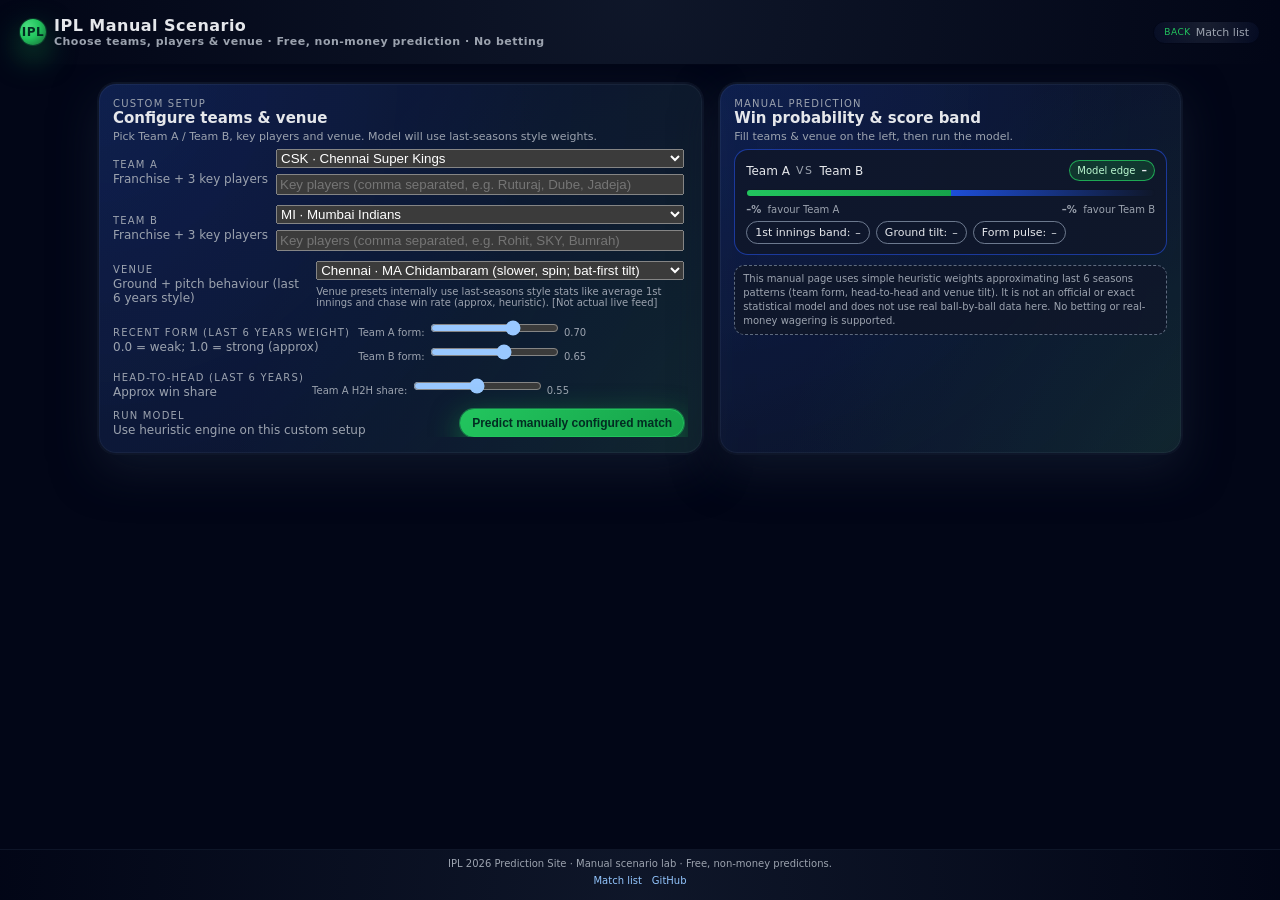
==== manual.html @ 0c05689d "Create manual.html" ====
<!DOCTYPE html>
<html lang="en">
<head>
  <meta charset="UTF-8" />
  <title>IPL Manual Scenario · IPL 2026 Win Probability</title>
  <meta name="viewport" content="width=device-width, initial-scale=1" />
  <link rel="stylesheet" href="styles.css" />
</head>
<body>
  <header>
    <div class="logo">
      <div class="logo-pill">IPL</div>
      <div>
        <div>IPL Manual Scenario</div>
        <div class="logo-sub">
          Choose teams, players & venue · Free, non-money prediction · No betting
        </div>
      </div>
    </div>
    <div class="header-right">
      <a href="index.html" class="chip">
        <span>Back</span>
        Match list
      </a>
    </div>
  </header>

  <main>
    <div class="layout">
      <!-- Left: manual inputs -->
      <section class="card">
        <div class="card-inner">
          <div class="section-header">
            <div>
              <div class="section-kicker">Custom setup</div>
              <div class="section-title">Configure teams & venue</div>
              <div class="section-sub">
                Pick Team A / Team B, key players and venue. Model will use last-seasons style weights.
              </div>
            </div>
          </div>

          <div class="matches-scroll" style="max-height:none">
            <div class="form-rows" style="gap:10px;font-size:12px">
              <!-- Team A -->
              <div class="form-row">
                <div class="form-label">
                  <span>Team A</span>
                  <div>Franchise + 3 key players</div>
                </div>
                <div style="flex:1;display:flex;flex-direction:column;gap:6px">
                  <select id="manualTeamA" class="input-select">
                    <option value="CSK">CSK · Chennai Super Kings</option>
                    <option value="MI">MI · Mumbai Indians</option>
                    <option value="RCB">RCB · Royal Challengers Bengaluru</option>
                    <option value="GT">GT · Gujarat Titans</option>
                    <option value="KKR">KKR · Kolkata Knight Riders</option>
                    <option value="SRH">SRH · Sunrisers Hyderabad</option>
                    <option value="DC">DC · Delhi Capitals</option>
                    <option value="RR">RR · Rajasthan Royals</option>
                    <option value="PBKS">PBKS · Punjab Kings</option>
                    <option value="LSG">LSG · Lucknow Super Giants</option>
                  </select>
                  <input id="manualTeamAPlayers" class="input-text"
                    placeholder="Key players (comma separated, e.g. Ruturaj, Dube, Jadeja)" />
                </div>
              </div>

              <!-- Team B -->
              <div class="form-row">
                <div class="form-label">
                  <span>Team B</span>
                  <div>Franchise + 3 key players</div>
                </div>
                <div style="flex:1;display:flex;flex-direction:column;gap:6px">
                  <select id="manualTeamB" class="input-select">
                    <option value="MI">MI · Mumbai Indians</option>
                    <option value="CSK">CSK · Chennai Super Kings</option>
                    <option value="RCB">RCB · Royal Challengers Bengaluru</option>
                    <option value="GT">GT · Gujarat Titans</option>
                    <option value="KKR">KKR · Kolkata Knight Riders</option>
                    <option value="SRH">SRH · Sunrisers Hyderabad</option>
                    <option value="DC">DC · Delhi Capitals</option>
                    <option value="RR">RR · Rajasthan Royals</option>
                    <option value="PBKS">PBKS · Punjab Kings</option>
                    <option value="LSG">LSG · Lucknow Super Giants</option>
                  </select>
                  <input id="manualTeamBPlayers" class="input-text"
                    placeholder="Key players (comma separated, e.g. Rohit, SKY, Bumrah)" />
                </div>
              </div>

              <!-- Venue -->
              <div class="form-row">
                <div class="form-label">
                  <span>Venue</span>
                  <div>Ground + pitch behaviour (last 6 years style)</div>
                </div>
                <div style="flex:1;display:flex;flex-direction:column;gap:6px">
                  <select id="manualVenue" class="input-select">
                    <option value="CHEP">Chennai · MA Chidambaram (slower, spin; bat-first tilt)</option>
                    <option value="WANKHEDE">Mumbai · Wankhede (flat; slight chase tilt)</option>
                    <option value="CHINNASWAMY">Bengaluru · Chinnaswamy (small ground; strong chase tilt)</option>
                    <option value="ARUN_JAITLEY">Delhi · Arun Jaitley (balanced, slightly chase)</option>
                    <option value="EDEN">Kolkata · Eden Gardens (true, neutral)</option>
                    <option value="JAIPUR">Jaipur · SMS (spin assist, bat-first)</option>
                    <option value="MOHALI">Mohali · IS Bindra (good batting, neutral)</option>
                    <option value="AHMEDABAD">Ahmedabad · Narendra Modi (true; high scores)</option>
                  </select>
                  <div style="font-size:10px;color:var(--text-soft)">
                    Venue presets internally use last-seasons style stats like average 1st innings
                    and chase win rate (approx, heuristic). [Not actual live feed]
                  </div>
                </div>
              </div>

              <!-- Manual sliders -->
              <div class="form-row">
                <div class="form-label">
                  <span>Recent form (last 6 years weight)</span>
                  <div>0.0 = weak; 1.0 = strong (approx)</div>
                </div>
                <div style="flex:1;display:flex;flex-direction:column;gap:4px">
                  <label style="font-size:10px;color:var(--text-soft)">
                    Team A form:
                    <input id="manualFormA" type="range" min="0.3" max="0.9" step="0.05" value="0.7" />
                    <span id="manualFormALabel">0.70</span>
                  </label>
                  <label style="font-size:10px;color:var(--text-soft)">
                    Team B form:
                    <input id="manualFormB" type="range" min="0.3" max="0.9" step="0.05" value="0.65" />
                    <span id="manualFormBLabel">0.65</span>
                  </label>
                </div>
              </div>

              <div class="form-row">
                <div class="form-label">
                  <span>Head-to-head (last 6 years)</span>
                  <div>Approx win share</div>
                </div>
                <div style="flex:1;display:flex;flex-direction:column;gap:4px">
                  <label style="font-size:10px;color:var(--text-soft)">
                    Team A H2H share:
                    <input id="manualH2HA" type="range" min="0.3" max="0.8" step="0.05" value="0.55" />
                    <span id="manualH2HALabel">0.55</span>
                  </label>
                </div>
              </div>

              <!-- Button -->
              <div class="form-row">
                <div class="form-label">
                  <span>Run model</span>
                  <div>Use heuristic engine on this custom setup</div>
                </div>
                <button class="btn-primary" type="button" onclick="runManualScenario()">
                  Predict manually configured match
                </button>
              </div>
            </div>
          </div>
        </div>
      </section>

      <!-- Right: output, reuse same gauge UI -->
      <section class="card">
        <div class="card-inner">
          <div class="section-header">
            <div>
              <div class="section-kicker">Manual prediction</div>
              <div class="section-title">
                Win probability & score band
              </div>
              <div class="section-sub" id="manualSelectedTitle">
                Fill teams & venue on the left, then run the model.
              </div>
            </div>
          </div>

          <div class="probability-gauge">
            <div class="prob-header">
              <div class="prob-teams">
                <span id="manualProbTeamA">Team A</span>
                <span class="vs">vs</span>
                <span id="manualProbTeamB">Team B</span>
              </div>
              <div class="odds-pill">
                <span>Model edge</span>
                <strong id="manualModelEdge">–</strong>
              </div>
            </div>

            <div class="prob-bar">
              <div class="prob-bar-fill" id="manualProbBarFill">
                <div class="prob-bar-a"></div>
                <div class="prob-bar-b"></div>
              </div>
            </div>

            <div class="prob-footer">
              <div>
                <strong id="manualProbAValue">–%</strong> &nbsp;favour
                <span id="manualProbAFavour">Team A</span>
              </div>
              <div>
                <strong id="manualProbBValue">–%</strong> &nbsp;favour
                <span id="manualProbBFavour">Team B</span>
              </div>
            </div>

            <div class="score-range">
              <div class="score-pill">
                <span>1st innings band:</span>
                <strong id="manualScoreBand">–</strong>
              </div>
              <div class="score-pill">
                <span>Ground tilt:</span>
                <strong id="manualGroundTilt">–</strong>
              </div>
              <div class="score-pill">
                <span>Form pulse:</span>
                <strong id="manualFormPulse">–</strong>
              </div>
            </div>
          </div>

          <div class="disclaimer">
            This manual page uses simple heuristic weights approximating last 6 seasons
            patterns (team form, head-to-head and venue tilt). It is not an official or exact
            statistical model and does not use real ball-by-ball data here. No betting or
            real-money wagering is supported.
          </div>
        </div>
      </section>
    </div>
  </main>

  <footer>
    <div>IPL 2026 Prediction Site · Manual scenario lab · Free, non-money predictions.</div>
    <div class="footer-links">
      <a href="index.html">Match list</a>
      <a href="https://github.com/qarnainnazish-a11y/ipl-win-probability" target="_blank" rel="noreferrer">
        GitHub
      </a>
    </div>
  </footer>

  <script src="app.js"></script>
</body>
</html>
---- styles.css ----
:root {
  color-scheme: dark;
  --bg: #020617;
  --bg-elevated: #020617;
  --card: #020617;
  --border-subtle: #020617;
  --border-strong: #020617;
  --accent: #020617;
  --accent-soft: #020617;
  --accent-soft-strong: #020617;
  --accent-strong: #020617;
  --text-main: #e5e7eb;
  --text-soft: #9ca3af;
  --danger: #020617;
  --danger-soft: rgba(248, 113, 113, 0.15);
  --success: #22c55e;
  --success-soft: rgba(34, 197, 94, 0.12);
  --chip-bg: #020617;
  --chip-border: #020617;
  --chip-active-bg: #020617;
  --chip-active-border: #020617;
  --badge-soft-bg: #020617;
  --badge-soft-border: #020617;
  --input-bg: #020617;
  --input-border: #020617;
}

* {
  box-sizing: border-box;
}

body {
  margin: 0;
  font-family: system-ui, -apple-system, BlinkMacSystemFont, "Segoe UI", sans-serif;
  background: radial-gradient(circle at top, #020617 0, #020617 50%, #020617 100%);
  color: var(--text-main);
  min-height: 100vh;
  display: flex;
  flex-direction: column;
}

header {
  padding: 16px 20px;
  border-bottom: 1px solid #020617;
  display: flex;
  align-items: center;
  justify-content: space-between;
  gap: 12px;
  position: sticky;
  top: 0;
  z-index: 10;
  backdrop-filter: blur(18px);
  background: radial-gradient(circle at top, rgba(15,23,42,0.98), rgba(2,6,23,0.98));
}

.logo {
  font-weight: 600;
  letter-spacing: 0.03em;
  font-size: 16px;
  display: flex;
  align-items: center;
  gap: 8px;
}

.logo-pill {
  width: 26px;
  height: 26px;
  border-radius: 999px;
  background: radial-gradient(circle at 30% 30%, #4ade80, #22c55e 45%, #166534 100%);
  display: flex;
  align-items: center;
  justify-content: center;
  font-size: 12px;
  color: #022c22;
  box-shadow: 0 0 0 1px rgba(34, 197, 94, 0.2), 0 12px 30px rgba(22, 163, 74, 0.55);
}

.logo-sub {
  font-size: 11px;
  color: var(--text-soft);
}

.header-right {
  display: flex;
  align-items: center;
  gap: 10px;
}

.chip {
  font-size: 11px;
  padding: 4px 10px;
  border-radius: 999px;
  border: 1px solid #020617;
  background: radial-gradient(circle at top, rgba(148,163,184,0.15), rgba(30,64,175,0.07));
  color: var(--text-soft);
  display: inline-flex;
  align-items: center;
  gap: 5px;
  white-space: nowrap;
}

.chip span {
  font-size: 9px;
  text-transform: uppercase;
  letter-spacing: 0.06em;
  color: #22c55e;
}

main {
  flex: 1;
  display: flex;
  flex-direction: column;
  padding: 18px 18px 28px;
  gap: 16px;
  max-width: 1120px;
  width: 100%;
  margin: 0 auto;
}

.layout {
  display: grid;
  grid-template-columns: minmax(0, 1.7fr) minmax(0, 1.3fr);
  gap: 16px;
}

@media (max-width: 900px) {
  .layout {
    grid-template-columns: minmax(0, 1fr);
  }
}

.card {
  background: radial-gradient(circle at top left, rgba(30,64,175,0.25), rgba(15,23,42,0.85));
  border-radius: 18px;
  border: 1px solid rgba(15,23,42,0.9);
  box-shadow:
    0 0 0 1px rgba(15,23,42,0.9),
    0 16px 45px rgba(15,23,42,0.95),
    inset 0 0 0 1px rgba(148,163,184,0.08);
  padding: 14px 14px 16px;
  position: relative;
  overflow: hidden;
}

.card::before {
  content: "";
  position: absolute;
  inset: -20%;
  background:
    radial-gradient(circle at top left, rgba(59,130,246,0.18), transparent 60%),
    radial-gradient(circle at bottom right, rgba(34,197,94,0.18), transparent 60%);
  opacity: 0.65;
  pointer-events: none;
  mix-blend-mode: screen;
}

.card-inner {
  position: relative;
  z-index: 1;
}

.section-header {
  display: flex;
  align-items: flex-start;
  justify-content: space-between;
  gap: 8px;
  margin-bottom: 6px;
}

.section-title {
  font-size: 15px;
  font-weight: 600;
  display: flex;
  align-items: center;
  gap: 6px;
}

.section-kicker {
  font-size: 10px;
  text-transform: uppercase;
  letter-spacing: 0.12em;
  color: var(--text-soft);
}

.section-sub {
  font-size: 11px;
  color: var(--text-soft);
  margin-top: 3px;
}

.badge-soft {
  font-size: 10px;
  padding: 4px 8px;
  border-radius: 999px;
  border: 1px solid rgba(148,163,184,0.45);
  background: radial-gradient(circle at top, rgba(15,23,42,0.9), rgba(15,23,42,0.7));
  display: inline-flex;
  align-items: center;
  gap: 5px;
  color: var(--text-soft);
}

.badge-soft strong {
  color: #e5e7eb;
  font-weight: 500;
}

.matches-scroll {
  max-height: 380px;
  overflow-y: auto;
  padding-right: 4px;
  margin-top: 4px;
}

.matches-list {
  display: flex;
  flex-direction: column;
  gap: 8px;
}

.match-card {
  border-radius: 12px;
  border: 1px solid rgba(30,64,175,0.75);
  background: radial-gradient(circle at top left, rgba(15,23,42,0.9), rgba(15,23,42,0.9));
  padding: 8px 9px;
  display: grid;
  grid-template-columns: minmax(0, 1.9fr) minmax(0, 1.3fr) auto;
  gap: 8px;
  align-items: center;
  cursor: pointer;
  position: relative;
  overflow: hidden;
  transition:
    border-color 0.16s ease-out,
    background 0.16s ease-out,
    transform 0.08s ease-out;
}

.match-card::before {
  content: "";
  position: absolute;
  inset: 0;
  background: linear-gradient(90deg, rgba(37,99,235,0.18), rgba(22,163,74,0.18));
  opacity: 0;
  mix-blend-mode: screen;
  transition: opacity 0.16s ease-out;
}

.match-card:hover {
  border-color: rgba(59,130,246,0.85);
  transform: translateY(-1px);
}

.match-card:hover::before {
  opacity: 0.65;
}

.match-card.selected {
  border-color: #22c55e;
  box-shadow: 0 0 0 1px rgba(34,197,94,0.9), 0 0 0 3px rgba(34,197,94,0.18);
}

.match-main {
  display: flex;
  flex-direction: column;
  gap: 5px;
}

.match-row {
  display: flex;
  align-items: center;
  gap: 6px;
  font-size: 13px;
}

.team-tag {
  padding: 2px 7px;
  border-radius: 999px;
  border: 1px solid rgba(148,163,184,0.6);
  font-size: 11px;
  display: inline-flex;
  align-items: center;
  gap: 5px;
}

.team-pill {
  width: 18px;
  height: 18px;
  border-radius: 999px;
  background: radial-gradient(circle at 30% 30%, #4ade80, #16a34a);
  display: inline-flex;
  align-items: center;
  justify-content: center;
  font-size: 10px;
  color: #022c22;
}

.vs {
  font-size: 11px;
  text-transform: uppercase;
  letter-spacing: 0.14em;
  color: var(--text-soft);
}

.match-meta {
  font-size: 11px;
  color: var(--text-soft);
  display: flex;
  flex-wrap: wrap;
  gap: 6px;
  align-items: center;
}

.meta-chip {
  padding: 3px 7px;
  border-radius: 999px;
  border: 1px dashed rgba(148,163,184,0.7);
  font-size: 10px;
  text-transform: uppercase;
  letter-spacing: 0.12em;
}

.form-rows {
  display: flex;
  flex-direction: column;
  gap: 6px;
  font-size: 11px;
}

.form-row {
  display: flex;
  align-items: center;
  justify-content: space-between;
  gap: 8px;
}

.form-label {
  color: var(--text-soft);
  display: flex;
  flex-direction: column;
  gap: 2px;
}

.form-label span {
  font-size: 10px;
  text-transform: uppercase;
  letter-spacing: 0.12em;
}

.form-value {
  font-size: 12px;
  font-weight: 500;
  color: #e5e7eb;
}

.odds-pill {
  padding: 3px 7px;
  border-radius: 999px;
  border: 1px solid rgba(34,197,94,0.8);
  background: radial-gradient(circle at top, rgba(22,163,74,0.25), rgba(22,101,52,0.4));
  font-size: 11px;
  display: inline-flex;
  align-items: center;
  gap: 6px;
}

.odds-pill span {
  font-size: 10px;
  color: #bbf7d0;
}

.user-predictions-card {
  margin-top: 10px;
  border-radius: 14px;
  border: 1px solid rgba(148,163,184,0.5);
  background: radial-gradient(circle at top, rgba(15,23,42,0.9), rgba(15,23,42,0.9));
  padding: 9px 10px;
  display: flex;
  flex-direction: column;
  gap: 6px;
}

.user-predictions-header {
  display: flex;
  align-items: center;
  justify-content: space-between;
  gap: 6px;
  font-size: 11px;
  color: var(--text-soft);
}

.user-predictions-list {
  display: flex;
  flex-wrap: wrap;
  gap: 6px;
}

.user-pred-pill {
  padding: 3px 7px;
  border-radius: 999px;
  border: 1px solid rgba(148,163,184,0.7);
  font-size: 11px;
  display: inline-flex;
  align-items: center;
  gap: 6px;
}

.user-pred-pill strong {
  color: #e5e7eb;
  font-weight: 500;
}

.btn-primary {
  border-radius: 999px;
  border: 1px solid rgba(34,197,94,0.9);
  background: linear-gradient(135deg, #22c55e, #16a34a);
  color: #022c22;
  font-size: 12px;
  padding: 6px 11px;
  font-weight: 600;
  cursor: pointer;
  display: inline-flex;
  align-items: center;
  gap: 6px;
  box-shadow:
    0 0 0 1px rgba(34,197,94,0.5),
    0 10px 30px rgba(22,163,74,0.7);
  transition:
    transform 0.06s ease-out,
    box-shadow 0.06s ease-out,
    filter 0.06s ease-out;
  white-space: nowrap;
}

.btn-primary:hover {
  transform: translateY(-1px);
  filter: brightness(1.03);
}

.btn-primary:active {
  transform: translateY(0);
  box-shadow:
    0 0 0 1px rgba(34,197,94,0.7),
    0 6px 18px rgba(22,163,74,0.65);
}

.pill-toggle {
  display: inline-flex;
  border-radius: 999px;
  border: 1px solid rgba(148,163,184,0.7);
  padding: 2px;
  background: radial-gradient(circle at top, rgba(15,23,42,0.9), rgba(15,23,42,0.9));
  font-size: 10px;
}

.pill-toggle button {
  border-radius: 999px;
  border: none;
  background: transparent;
  color: var(--text-soft);
  padding: 4px 8px;
  cursor: pointer;
  font-size: 10px;
  letter-spacing: 0.08em;
  text-transform: uppercase;
}

.pill-toggle button.active {
  background: radial-gradient(circle at top, rgba(59,130,246,0.3), rgba(30,64,175,0.9));
  color: #e5e7eb;
  box-shadow: 0 0 0 1px rgba(37,99,235,0.8);
}

.probability-gauge {
  margin-top: 4px;
  border-radius: 14px;
  border: 1px solid rgba(30,64,175,0.85);
  background: radial-gradient(circle at top, rgba(15,23,42,0.9), rgba(15,23,42,0.9));
  padding: 10px 11px;
}

.prob-header {
  display: flex;
  align-items: center;
  justify-content: space-between;
  gap: 8px;
  font-size: 11px;
}

.prob-teams {
  display: flex;
  align-items: center;
  gap: 6px;
  font-size: 12px;
  font-weight: 500;
}

.prob-bar {
  margin-top: 8px;
  height: 8px;
  border-radius: 999px;
  border: 1px solid rgba(15,23,42,0.9);
  background: radial-gradient(circle at top, rgba(15,23,42,0.9), rgba(15,23,42,0.9));
  overflow: hidden;
  position: relative;
}

.prob-bar-fill {
  position: absolute;
  inset: 0;
  display: grid;
  grid-template-columns: var(--a, 50%) var(--b, 50%);
}

.prob-bar-a {
  background: linear-gradient(90deg, #22c55e, #16a34a);
}

.prob-bar-b {
  background: linear-gradient(90deg, #1d4ed8, #0f172a);
}

.prob-footer {
  margin-top: 7px;
  display: flex;
  align-items: center;
  justify-content: space-between;
  font-size: 10px;
  color: var(--text-soft);
}

.score-range {
  margin-top: 6px;
  display: flex;
  flex-wrap: wrap;
  gap: 6px;
  font-size: 11px;
}

.score-pill {
  padding: 4px 8px;
  border-radius: 999px;
  border: 1px solid rgba(148,163,184,0.7);
  display: inline-flex;
  align-items: center;
  gap: 5px;
}

.score-pill strong {
  color: #e5e7eb;
  font-weight: 500;
}

.fan-poll {
  margin-top: 10px;
  border-radius: 14px;
  border: 1px solid rgba(148,163,184,0.6);
  background: radial-gradient(circle at top, rgba(15,23,42,0.9), rgba(15,23,42,0.9));
  padding: 9px 10px;
  display: flex;
  flex-direction: column;
  gap: 7px;
}

.fan-poll-options {
  display: flex;
  flex-wrap: wrap;
  gap: 6px;
}

.fan-option {
  padding: 4px 9px;
  border-radius: 999px;
  border: 1px solid rgba(148,163,184,0.7);
  font-size: 11px;
  cursor: pointer;
  display: inline-flex;
  align-items: center;
  gap: 6px;
  background: radial-gradient(circle at top, rgba(15,23,42,0.9), rgba(15,23,42,0.9));
}

.fan-option.selected {
  border-color: #22c55e;
  box-shadow: 0 0 0 1px rgba(34,197,94,0.9);
  background: radial-gradient(circle at top, rgba(22,163,74,0.35), rgba(22,163,74,0.1));
  color: #e5e7eb;
}

.fan-poll-meta {
  font-size: 10px;
  color: var(--text-soft);
  display: flex;
  align-items: center;
  justify-content: space-between;
  gap: 6px;
  flex-wrap: wrap;
}

.disclaimer {
  margin-top: 10px;
  font-size: 10px;
  color: var(--text-soft);
  line-height: 1.4;
  border-radius: 10px;
  border: 1px dashed rgba(148,163,184,0.6);
  padding: 6px 8px;
  background: radial-gradient(circle at top, rgba(15,23,42,0.95), rgba(15,23,42,0.9));
}

footer {
  padding: 8px 16px 14px;
  font-size: 10px;
  color: var(--text-soft);
  border-top: 1px solid rgba(15,23,42,0.95);
  text-align: center;
  background: radial-gradient(circle at bottom, rgba(15,23,42,0.98), rgba(2,6,23,0.98));
}

.footer-links {
  display: inline-flex;
  gap: 10px;
  flex-wrap: wrap;
  justify-content: center;
  margin-top: 6px;
}

a {
  color: #93c5fd;
  text-decoration: none;
}

a:hover {
  text-decoration: underline;
}

::-webkit-scrollbar {
  width: 6px;
}

::-webkit-scrollbar-track {
  background: transparent;
}

::-webkit-scrollbar-thumb {
  background: rgba(30,64,175,0.75);
  border-radius: 999px;
}

::-webkit-scrollbar-thumb:hover {
  background: rgba(37,99,235,0.95);
}
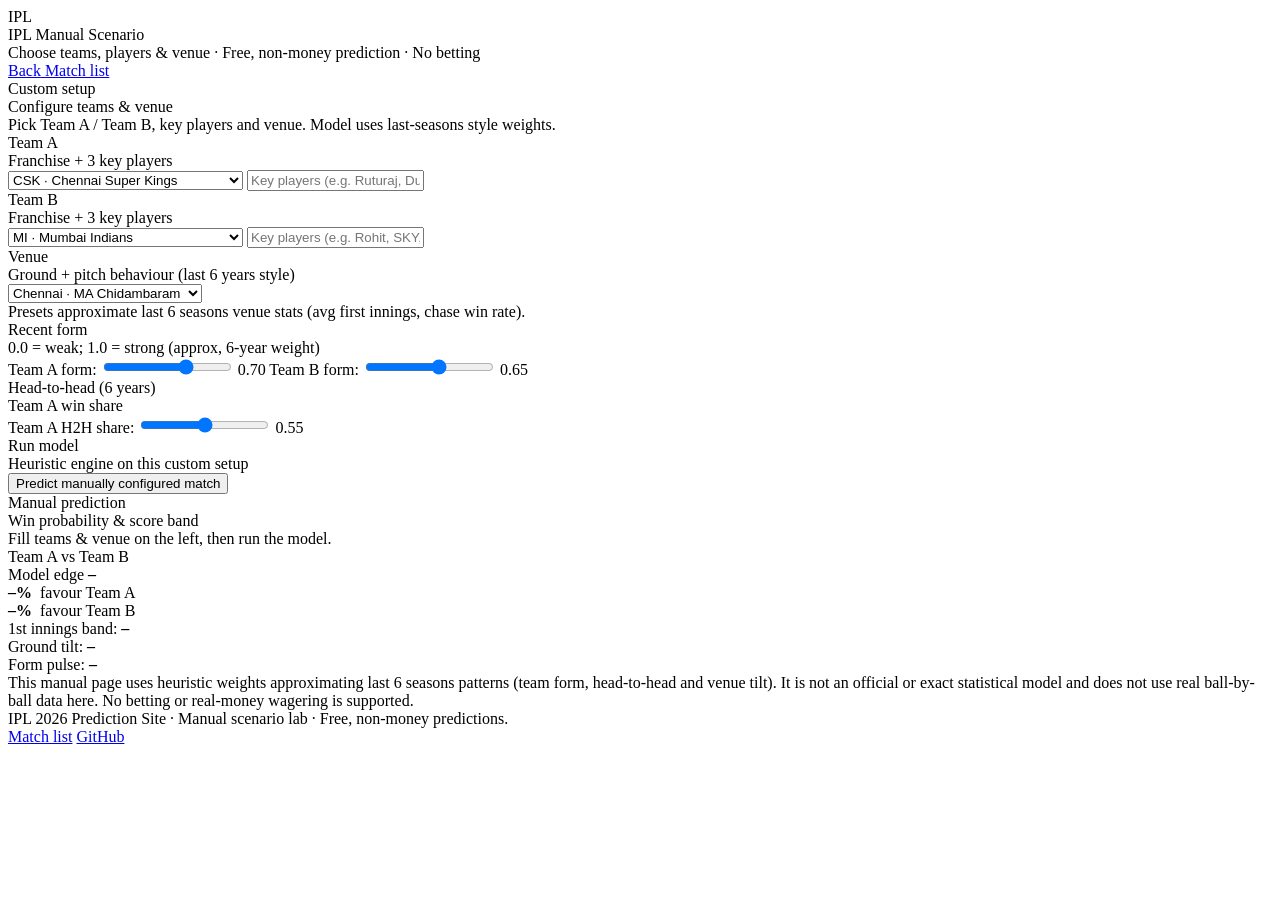
==== commit d868dae1: "Update manual.html" ====
--- a/manual.html
+++ b/manual.html
@@ -4,7 +4,7 @@
   <meta charset="UTF-8" />
   <title>IPL Manual Scenario · IPL 2026 Win Probability</title>
   <meta name="viewport" content="width=device-width, initial-scale=1" />
-  <link rel="stylesheet" href="styles.css" />
+  <link rel="stylesheet" href="manual.css" />
 </head>
 <body>
   <header>
@@ -27,7 +27,7 @@
 
   <main>
     <div class="layout">
-      <!-- Left: manual inputs -->
+      <!-- Left: inputs -->
       <section class="card">
         <div class="card-inner">
           <div class="section-header">
@@ -35,20 +35,20 @@
               <div class="section-kicker">Custom setup</div>
               <div class="section-title">Configure teams & venue</div>
               <div class="section-sub">
-                Pick Team A / Team B, key players and venue. Model will use last-seasons style weights.
-              </div>
-            </div>
-          </div>
-
-          <div class="matches-scroll" style="max-height:none">
-            <div class="form-rows" style="gap:10px;font-size:12px">
+                Pick Team A / Team B, key players and venue. Model uses last-seasons style weights.
+              </div>
+            </div>
+          </div>
+
+          <div class="scroll">
+            <div class="form-rows">
               <!-- Team A -->
               <div class="form-row">
                 <div class="form-label">
                   <span>Team A</span>
                   <div>Franchise + 3 key players</div>
                 </div>
-                <div style="flex:1;display:flex;flex-direction:column;gap:6px">
+                <div class="form-input-block">
                   <select id="manualTeamA" class="input-select">
                     <option value="CSK">CSK · Chennai Super Kings</option>
                     <option value="MI">MI · Mumbai Indians</option>
@@ -62,7 +62,7 @@
                     <option value="LSG">LSG · Lucknow Super Giants</option>
                   </select>
                   <input id="manualTeamAPlayers" class="input-text"
-                    placeholder="Key players (comma separated, e.g. Ruturaj, Dube, Jadeja)" />
+                    placeholder="Key players (e.g. Ruturaj, Dube, Jadeja)" />
                 </div>
               </div>
 
@@ -72,7 +72,7 @@
                   <span>Team B</span>
                   <div>Franchise + 3 key players</div>
                 </div>
-                <div style="flex:1;display:flex;flex-direction:column;gap:6px">
+                <div class="form-input-block">
                   <select id="manualTeamB" class="input-select">
                     <option value="MI">MI · Mumbai Indians</option>
                     <option value="CSK">CSK · Chennai Super Kings</option>
@@ -86,7 +86,7 @@
                     <option value="LSG">LSG · Lucknow Super Giants</option>
                   </select>
                   <input id="manualTeamBPlayers" class="input-text"
-                    placeholder="Key players (comma separated, e.g. Rohit, SKY, Bumrah)" />
+                    placeholder="Key players (e.g. Rohit, SKY, Bumrah)" />
                 </div>
               </div>
 
@@ -96,37 +96,36 @@
                   <span>Venue</span>
                   <div>Ground + pitch behaviour (last 6 years style)</div>
                 </div>
-                <div style="flex:1;display:flex;flex-direction:column;gap:6px">
+                <div class="form-input-block">
                   <select id="manualVenue" class="input-select">
-                    <option value="CHEP">Chennai · MA Chidambaram (slower, spin; bat-first tilt)</option>
-                    <option value="WANKHEDE">Mumbai · Wankhede (flat; slight chase tilt)</option>
-                    <option value="CHINNASWAMY">Bengaluru · Chinnaswamy (small ground; strong chase tilt)</option>
-                    <option value="ARUN_JAITLEY">Delhi · Arun Jaitley (balanced, slightly chase)</option>
-                    <option value="EDEN">Kolkata · Eden Gardens (true, neutral)</option>
-                    <option value="JAIPUR">Jaipur · SMS (spin assist, bat-first)</option>
-                    <option value="MOHALI">Mohali · IS Bindra (good batting, neutral)</option>
-                    <option value="AHMEDABAD">Ahmedabad · Narendra Modi (true; high scores)</option>
+                    <option value="CHEP">Chennai · MA Chidambaram</option>
+                    <option value="WANKHEDE">Mumbai · Wankhede</option>
+                    <option value="CHINNASWAMY">Bengaluru · Chinnaswamy</option>
+                    <option value="ARUN_JAITLEY">Delhi · Arun Jaitley</option>
+                    <option value="EDEN">Kolkata · Eden Gardens</option>
+                    <option value="JAIPUR">Jaipur · SMS</option>
+                    <option value="MOHALI">Mohali · IS Bindra</option>
+                    <option value="AHMEDABAD">Ahmedabad · Narendra Modi</option>
                   </select>
-                  <div style="font-size:10px;color:var(--text-soft)">
-                    Venue presets internally use last-seasons style stats like average 1st innings
-                    and chase win rate (approx, heuristic). [Not actual live feed]
+                  <div class="help-text">
+                    Presets approximate last 6 seasons venue stats (avg first innings, chase win rate).
                   </div>
                 </div>
               </div>
 
-              <!-- Manual sliders -->
-              <div class="form-row">
-                <div class="form-label">
-                  <span>Recent form (last 6 years weight)</span>
-                  <div>0.0 = weak; 1.0 = strong (approx)</div>
-                </div>
-                <div style="flex:1;display:flex;flex-direction:column;gap:4px">
-                  <label style="font-size:10px;color:var(--text-soft)">
+              <!-- Form sliders -->
+              <div class="form-row">
+                <div class="form-label">
+                  <span>Recent form</span>
+                  <div>0.0 = weak; 1.0 = strong (approx, 6-year weight)</div>
+                </div>
+                <div class="form-input-block">
+                  <label class="slider-label">
                     Team A form:
                     <input id="manualFormA" type="range" min="0.3" max="0.9" step="0.05" value="0.7" />
                     <span id="manualFormALabel">0.70</span>
                   </label>
-                  <label style="font-size:10px;color:var(--text-soft)">
+                  <label class="slider-label">
                     Team B form:
                     <input id="manualFormB" type="range" min="0.3" max="0.9" step="0.05" value="0.65" />
                     <span id="manualFormBLabel">0.65</span>
@@ -134,13 +133,14 @@
                 </div>
               </div>
 
-              <div class="form-row">
-                <div class="form-label">
-                  <span>Head-to-head (last 6 years)</span>
-                  <div>Approx win share</div>
-                </div>
-                <div style="flex:1;display:flex;flex-direction:column;gap:4px">
-                  <label style="font-size:10px;color:var(--text-soft)">
+              <!-- H2H -->
+              <div class="form-row">
+                <div class="form-label">
+                  <span>Head-to-head (6 years)</span>
+                  <div>Team A win share</div>
+                </div>
+                <div class="form-input-block">
+                  <label class="slider-label">
                     Team A H2H share:
                     <input id="manualH2HA" type="range" min="0.3" max="0.8" step="0.05" value="0.55" />
                     <span id="manualH2HALabel">0.55</span>
@@ -148,11 +148,11 @@
                 </div>
               </div>
 
-              <!-- Button -->
+              <!-- Run button -->
               <div class="form-row">
                 <div class="form-label">
                   <span>Run model</span>
-                  <div>Use heuristic engine on this custom setup</div>
+                  <div>Heuristic engine on this custom setup</div>
                 </div>
                 <button class="btn-primary" type="button" onclick="runManualScenario()">
                   Predict manually configured match
@@ -163,7 +163,7 @@
         </div>
       </section>
 
-      <!-- Right: output, reuse same gauge UI -->
+      <!-- Right: output -->
       <section class="card">
         <div class="card-inner">
           <div class="section-header">
@@ -226,7 +226,7 @@
           </div>
 
           <div class="disclaimer">
-            This manual page uses simple heuristic weights approximating last 6 seasons
+            This manual page uses heuristic weights approximating last 6 seasons
             patterns (team form, head-to-head and venue tilt). It is not an official or exact
             statistical model and does not use real ball-by-ball data here. No betting or
             real-money wagering is supported.
@@ -246,6 +246,6 @@
     </div>
   </footer>
 
-  <script src="app.js"></script>
+  <script src="manual.js"></script>
 </body>
 </html>
